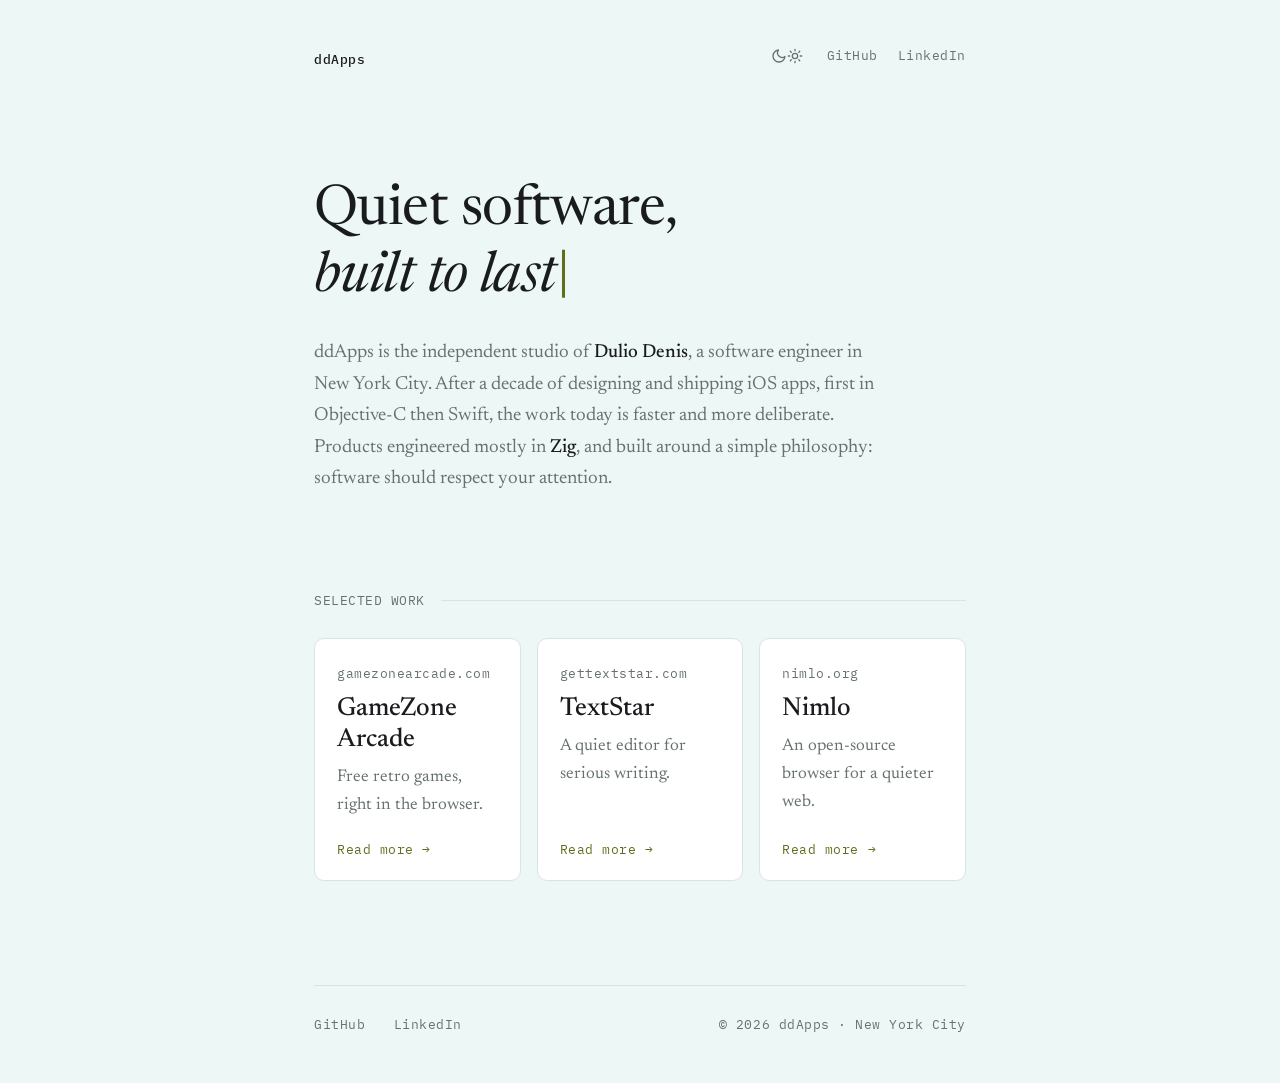
==== index.html @ 4bb43071 "Initial commit" ====
<!DOCTYPE html>
<html lang="en">
<head>
<meta charset="utf-8">
<title>ddApps — Dulio Denis</title>
<meta name="viewport" content="width=device-width, initial-scale=1.0">
<meta name="description" content="ddApps is the independent software studio of Dulio Denis — small, fast, deliberate software built in New York City.">

<link rel="icon" type="image/png" href="img/ddApps.png">
<link rel="apple-touch-icon" href="img/ddApps.png">

<!-- Open Graph -->
<meta property="og:type" content="website">
<meta property="og:site_name" content="ddApps">
<meta property="og:title" content="ddApps — Dulio Denis">
<meta property="og:description" content="Quiet software, built to last. The independent studio of Dulio Denis — GameZone Arcade, TextStar, and Nimlo, engineered in New York City.">
<meta property="og:url" content="https://ddapps.co/">
<meta property="og:image" content="https://ddapps.co/img/ddApps.png">

<!-- Twitter / X -->
<meta name="twitter:card" content="summary">
<meta name="twitter:title" content="ddApps — Dulio Denis">
<meta name="twitter:description" content="Quiet software, built to last. GameZone Arcade, TextStar, and Nimlo — engineered in New York City.">
<meta name="twitter:image" content="https://ddapps.co/img/ddApps.png">
<link rel="preconnect" href="https://fonts.googleapis.com">
<link rel="preconnect" href="https://fonts.gstatic.com" crossorigin>
<link href="https://fonts.googleapis.com/css2?family=Newsreader:ital,opsz,wght@0,6..72,300;0,6..72,400;0,6..72,500;1,6..72,400&family=IBM+Plex+Mono:wght@400;500&display=swap" rel="stylesheet">

<style>
	:root {
		--bg: #EDF7F6;          /* Azure Mist */
		--ink: #1A1B1E;
		--muted: #667170;
		--hairline: #D7E4E2;
		--tile: #FFFFFF;
		--accent: #5F6E1E;      /* olive — accent deepened for light-mode contrast */
		--accent-soft: rgba(95, 110, 30, 0.12);
		--shadow: 0 1px 2px rgba(26, 27, 30, 0.04), 0 8px 28px rgba(26, 27, 30, 0.06);
	}

	/* Dark tokens apply when the system prefers dark (and the user hasn't
	   forced light), or when the user has forced dark via the toggle. */
	@media (prefers-color-scheme: dark) {
		:root:not([data-theme="light"]) {
			--bg: #141519;
			--ink: #E9E7E1;
			--muted: #9B9DA4;
			--hairline: #292A2F;
			--tile: #1B1C21;
			--accent: #C1D473;   /* yellow-green accent, full strength on dark */
			--accent-soft: rgba(193, 212, 115, 0.14);
			--shadow: 0 1px 2px rgba(0, 0, 0, 0.3), 0 8px 28px rgba(0, 0, 0, 0.35);
		}
	}

	:root[data-theme="dark"] {
		--bg: #141519;
		--ink: #E9E7E1;
		--muted: #9B9DA4;
		--hairline: #292A2F;
		--tile: #1B1C21;
		--accent: #C1D473;
		--accent-soft: rgba(193, 212, 115, 0.14);
		--shadow: 0 1px 2px rgba(0, 0, 0, 0.3), 0 8px 28px rgba(0, 0, 0, 0.35);
	}

	* { box-sizing: border-box; }

	html { background: var(--bg); }

	body {
		margin: 0;
		color: var(--ink);
		background: var(--bg);
		font-family: "Newsreader", Georgia, serif;
		font-size: 19px;
		line-height: 1.65;
		-webkit-font-smoothing: antialiased;
	}

	.mono {
		font-family: "IBM Plex Mono", ui-monospace, monospace;
		font-size: 13px;
		letter-spacing: 0.04em;
	}

	a { color: inherit; }

	::selection { background: var(--accent-soft); }

	.wrap {
		max-width: 700px;
		margin: 0 auto;
		padding: 0 24px;
	}

	/* ---------- header ---------- */

	header {
		display: flex;
		justify-content: space-between;
		align-items: baseline;
		padding-top: 44px;
	}

	.wordmark {
		font-weight: 500;
		text-decoration: none;
		color: var(--ink);
	}

	nav a {
		color: var(--muted);
		text-decoration: none;
		margin-left: 20px;
		transition: color 120ms ease;
	}

	nav a:hover, nav a:focus-visible { color: var(--accent); }

	nav {
		display: flex;
		align-items: center;
	}

	.theme-toggle {
		background: none;
		border: none;
		padding: 4px;
		margin-left: 20px;
		cursor: pointer;
		color: var(--muted);
		display: inline-flex;
		align-items: center;
		transition: color 120ms ease;
	}

	.theme-toggle:hover, .theme-toggle:focus-visible { color: var(--accent); }

	.theme-toggle:focus-visible { outline: 2px solid var(--accent); outline-offset: 2px; border-radius: 4px; }

	.theme-toggle svg { width: 16px; height: 16px; display: block; }

	/* Show the icon for the theme you'd switch TO:
	   moon in light mode, sun in dark mode. */
	.icon-sun { display: none; }
	.icon-moon { display: block; }

	@media (prefers-color-scheme: dark) {
		:root:not([data-theme="light"]) .icon-moon { display: none; }
		:root:not([data-theme="light"]) .icon-sun { display: block; }
	}

	:root[data-theme="dark"] .icon-moon { display: none; }
	:root[data-theme="dark"] .icon-sun { display: block; }

	:root[data-theme="light"] .icon-moon { display: block; }
	:root[data-theme="light"] .icon-sun { display: none; }

	/* ---------- hero ---------- */

	.hero { padding: 110px 0 72px; }

	.hero h1 {
		font-size: clamp(38px, 7vw, 56px);
		font-weight: 400;
		line-height: 1.12;
		margin: 0 0 28px;
		letter-spacing: -0.01em;
	}

	.hero h1 em {
		font-style: italic;
		font-weight: 400;
	}

	.caret {
		display: inline-block;
		width: 3px;
		height: 0.85em;
		margin-left: 6px;
		background: var(--accent);
		vertical-align: baseline;
		transform: translateY(0.12em);
		animation: blink 1.1s steps(1) infinite;
	}

	@keyframes blink { 50% { opacity: 0; } }

	@media (prefers-reduced-motion: reduce) {
		.caret { animation: none; }
	}

	.hero p {
		max-width: 58ch;
		margin: 0;
		color: var(--muted);
	}

	.hero p b {
		color: var(--ink);
		font-weight: 500;
	}

	/* ---------- section labels ---------- */

	.label {
		color: var(--muted);
		text-transform: uppercase;
		margin: 0 0 26px;
		display: flex;
		align-items: center;
		gap: 16px;
	}

	.label::after {
		content: "";
		flex: 1;
		height: 1px;
		background: var(--hairline);
	}

	/* ---------- project tiles ---------- */

	.projects { padding: 24px 0 40px; }

	.grid {
		display: grid;
		grid-template-columns: repeat(3, 1fr);
		gap: 16px;
	}

	@media (max-width: 640px) {
		.grid { grid-template-columns: 1fr; }
	}

	.tile {
		font: inherit;
		text-align: left;
		color: inherit;
		background: var(--tile);
		border: 1px solid var(--hairline);
		border-radius: 10px;
		padding: 24px 22px 20px;
		cursor: pointer;
		display: flex;
		flex-direction: column;
		gap: 8px;
		min-height: 180px;
		transition: border-color 140ms ease, box-shadow 140ms ease, transform 140ms ease;
	}

	.tile:hover, .tile:focus-visible {
		border-color: var(--accent);
		box-shadow: var(--shadow);
		transform: translateY(-2px);
	}

	.tile:focus-visible { outline: 2px solid var(--accent); outline-offset: 2px; }

	/* ---------- tile reveal ---------- */

	.tile.reveal {
		opacity: 0;
		transform: translateY(14px);
	}

	.tile.reveal.in {
		opacity: 1;
		transform: translateY(0);
		transition:
			opacity 600ms ease var(--delay, 0ms),
			transform 600ms cubic-bezier(0.22, 1, 0.36, 1) var(--delay, 0ms),
			border-color 140ms ease,
			box-shadow 140ms ease;
	}

	@media (prefers-reduced-motion: reduce) {
		.tile, .tile:hover { transform: none; transition: none; }
		.tile.reveal { opacity: 1; transform: none; }
	}

	.tile .domain { color: var(--muted); }

	.tile h2 {
		font-size: 26px;
		font-weight: 500;
		margin: 2px 0 0;
		line-height: 1.2;
	}

	.tile .tag {
		color: var(--muted);
		font-size: 17px;
		margin: 0;
		flex: 1;
	}

	.tile .open {
		color: var(--accent);
		margin-top: 10px;
	}

	/* ---------- dialog ---------- */

	dialog {
		border: 1px solid var(--hairline);
		border-radius: 14px;
		background: var(--tile);
		color: var(--ink);
		padding: 36px;
		max-width: 480px;
		width: calc(100vw - 48px);
		box-shadow: var(--shadow);
	}

	dialog::backdrop {
		background: rgba(10, 10, 12, 0.45);
		backdrop-filter: blur(3px);
	}

	dialog .domain { color: var(--muted); }

	dialog h2 {
		font-size: 30px;
		font-weight: 500;
		margin: 6px 0 14px;
		line-height: 1.15;
	}

	dialog p {
		margin: 0 0 26px;
		color: var(--muted);
		font-size: 18px;
	}

	.dialog-actions {
		display: flex;
		align-items: center;
		justify-content: space-between;
		gap: 16px;
	}

	.visit {
		display: inline-block;
		text-decoration: none;
		color: var(--bg);
		background: var(--ink);
		padding: 10px 18px;
		border-radius: 8px;
		transition: background 120ms ease;
	}

	.visit:hover, .visit:focus-visible { background: var(--accent); color: #fff; }

	.close {
		font: inherit;
		background: none;
		border: none;
		color: var(--muted);
		cursor: pointer;
		padding: 10px 6px;
	}

	.close:hover, .close:focus-visible { color: var(--ink); }

	/* ---------- footer ---------- */

	footer {
		border-top: 1px solid var(--hairline);
		margin-top: 64px;
		padding: 28px 0 48px;
		display: flex;
		justify-content: space-between;
		flex-wrap: wrap;
		gap: 12px;
		color: var(--muted);
	}

	footer a {
		color: var(--muted);
		text-decoration: none;
		margin-right: 20px;
		transition: color 120ms ease;
	}

	footer a:hover, footer a:focus-visible { color: var(--accent); }
</style>

<script>
	// Apply any saved theme immediately, before first paint, to avoid a flash.
	(function () {
		try {
			var saved = localStorage.getItem("theme");
			if (saved === "light" || saved === "dark") {
				document.documentElement.dataset.theme = saved;
			}
		} catch (e) { /* storage unavailable — fall back to system preference */ }
	})();
</script>
</head>
<body>

<div class="wrap">

	<header>
		<a class="wordmark mono" href="/">ddApps</a>
		<nav class="mono">
			<button class="theme-toggle" id="theme-toggle" aria-label="Switch between light and dark mode" title="Switch theme">
				<svg class="icon-moon" viewBox="0 0 24 24" fill="none" stroke="currentColor" stroke-width="2" stroke-linecap="round" stroke-linejoin="round" aria-hidden="true">
					<path d="M21 12.79A9 9 0 1 1 11.21 3 7 7 0 0 0 21 12.79z"></path>
				</svg>
				<svg class="icon-sun" viewBox="0 0 24 24" fill="none" stroke="currentColor" stroke-width="2" stroke-linecap="round" stroke-linejoin="round" aria-hidden="true">
					<circle cx="12" cy="12" r="4"></circle>
					<path d="M12 2v2M12 20v2M4.93 4.93l1.41 1.41M17.66 17.66l1.41 1.41M2 12h2M20 12h2M4.93 19.07l1.41-1.41M17.66 6.34l1.41-1.41"></path>
				</svg>
			</button>
			<a href="https://github.com/duliodenis">GitHub</a>
			<a href="https://www.linkedin.com/in/duliodenis">LinkedIn</a>
		</nav>
	</header>

	<section class="hero">
		<h1>Quiet software,<br><em>built to last</em><span class="caret" aria-hidden="true"></span></h1>
		<p>
			ddApps is the independent studio of <b>Dulio Denis</b>, a software engineer
			in New York City. After a decade of designing and shipping iOS apps, first
			in Objective-C then Swift, the work today is faster and more deliberate.
			Products engineered mostly in <b>Zig</b>, and built around a simple
			philosophy: software should respect your attention.
		</p>
	</section>

	<section class="projects">
		<p class="label mono">Selected work</p>
		<div class="grid">

			<button class="tile" data-dialog="dlg-gamezone">
				<span class="domain mono">gamezonearcade.com</span>
				<h2>GameZone Arcade</h2>
				<p class="tag">Free retro games, right in the browser.</p>
				<span class="open mono">Read more →</span>
			</button>

			<button class="tile" data-dialog="dlg-textstar">
				<span class="domain mono">gettextstar.com</span>
				<h2>TextStar</h2>
				<p class="tag">A quiet editor for serious writing.</p>
				<span class="open mono">Read more →</span>
			</button>

			<button class="tile" data-dialog="dlg-nimlo">
				<span class="domain mono">nimlo.org</span>
				<h2>Nimlo</h2>
				<p class="tag">An open-source browser for a quieter web.</p>
				<span class="open mono">Read more →</span>
			</button>

		</div>
	</section>

	<footer class="mono">
		<span>
			<a href="https://github.com/duliodenis">GitHub</a>
			<a href="https://www.linkedin.com/in/duliodenis">LinkedIn</a>
		</span>
		<span>© 2026 ddApps · New York City</span>
	</footer>

</div>

<!-- ---------- dialogs ---------- -->

<dialog id="dlg-gamezone" aria-labelledby="dlg-gamezone-title">
	<span class="domain mono">gamezonearcade.com</span>
	<h2 id="dlg-gamezone-title">GameZone Arcade</h2>
	<p>
		A growing arcade of free retro games that run right in the browser.
		No installs, no accounts, no ads chasing you around. Open a tab and
		press start. Built for the pure joy of play, the way the web used to feel.
	</p>
	<div class="dialog-actions">
		<a class="visit mono" href="https://gamezonearcade.com/" target="_blank" rel="noopener">Visit site ↗</a>
		<button class="close mono" data-close>Close</button>
	</div>
</dialog>

<dialog id="dlg-textstar" aria-labelledby="dlg-textstar-title">
	<span class="domain mono">gettextstar.com</span>
	<h2 id="dlg-textstar-title">TextStar</h2>
	<p>
		A quiet editor for serious writing. TextStar clears away everything
		between you and the page. No clutter, no noise, no distractions.
		Just a calm, focused space designed for people who write for real.
	</p>
	<div class="dialog-actions">
		<a class="visit mono" href="https://gettextstar.com/" target="_blank" rel="noopener">Visit site ↗</a>
		<button class="close mono" data-close>Close</button>
	</div>
</dialog>

<dialog id="dlg-nimlo" aria-labelledby="dlg-nimlo-title">
	<span class="domain mono">nimlo.org</span>
	<h2 id="dlg-nimlo-title">Nimlo</h2>
	<p>
		Browse lightly. Nimlo is an open-source browser engineered in Zig for
		performance, privacy, local control, and AI-free browsing. No telemetry,
		no forced accounts, no corporate clutter. The web the way it used to be.
		Experimental builds are available now for Apple Silicon Macs.
	</p>
	<div class="dialog-actions">
		<a class="visit mono" href="https://nimlo.org/" target="_blank" rel="noopener">Visit site ↗</a>
		<button class="close mono" data-close>Close</button>
	</div>
</dialog>

<script>
	// Light/dark toggle: starts on the system preference, then remembers the choice
	(function () {
		var root = document.documentElement;
		var toggle = document.getElementById("theme-toggle");

		function effectiveTheme() {
			if (root.dataset.theme) return root.dataset.theme;
			return window.matchMedia("(prefers-color-scheme: dark)").matches ? "dark" : "light";
		}

		toggle.addEventListener("click", function () {
			var next = effectiveTheme() === "dark" ? "light" : "dark";
			root.dataset.theme = next;
			try { localStorage.setItem("theme", next); } catch (e) { /* session-only */ }
		});
	})();

	// Staggered reveal of the project tiles when they enter the viewport
	(function () {
		var tiles = document.querySelectorAll(".tile");
		var reduced = window.matchMedia("(prefers-reduced-motion: reduce)").matches;

		if (!reduced && "IntersectionObserver" in window) {
			tiles.forEach(function (tile, i) {
				tile.classList.add("reveal");
				tile.style.setProperty("--delay", (i * 110) + "ms");
			});

			var observer = new IntersectionObserver(function (entries) {
				entries.forEach(function (entry) {
					if (entry.isIntersecting) {
						entry.target.classList.add("in");
						observer.unobserve(entry.target);
					}
				});
			}, { threshold: 0.15 });

			tiles.forEach(function (tile) { observer.observe(tile); });
		}
	})();

	// Open the matching dialog when a tile is clicked
	document.querySelectorAll(".tile").forEach(function (tile) {
		tile.addEventListener("click", function () {
			document.getElementById(tile.dataset.dialog).showModal();
		});
	});

	// Close buttons
	document.querySelectorAll("[data-close]").forEach(function (btn) {
		btn.addEventListener("click", function () {
			btn.closest("dialog").close();
		});
	});

	// Click on the backdrop closes the dialog
	document.querySelectorAll("dialog").forEach(function (dlg) {
		dlg.addEventListener("click", function (e) {
			if (e.target === dlg) dlg.close();
		});
	});
</script>

</body>
</html>
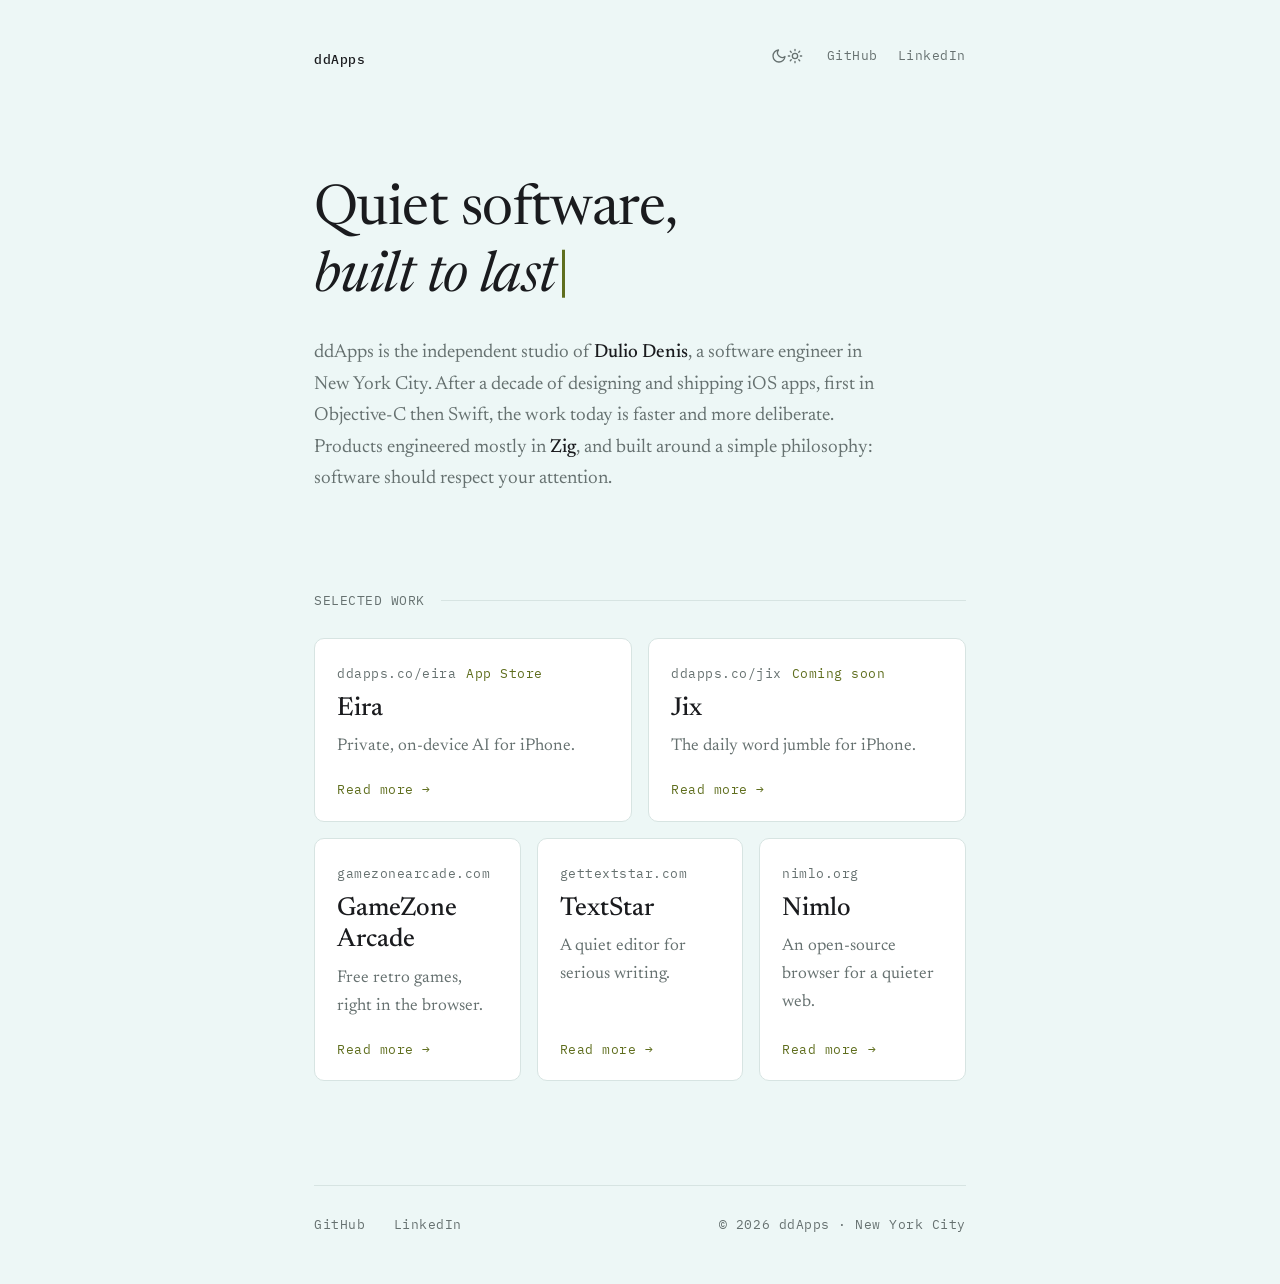
==== commit e99ab068: "Added Eira and Jix" ====
--- a/index.html
+++ b/index.html
@@ -13,14 +13,14 @@
 <meta property="og:type" content="website">
 <meta property="og:site_name" content="ddApps">
 <meta property="og:title" content="ddApps — Dulio Denis">
-<meta property="og:description" content="Quiet software, built to last. The independent studio of Dulio Denis — GameZone Arcade, TextStar, and Nimlo, engineered in New York City.">
+<meta property="og:description" content="Quiet software, built to last. The independent studio of Dulio Denis — GameZone Arcade, TextStar, Nimlo, Eira, and Jix, engineered in New York City.">
 <meta property="og:url" content="https://ddapps.co/">
 <meta property="og:image" content="https://ddapps.co/img/ddApps.png">
 
 <!-- Twitter / X -->
 <meta name="twitter:card" content="summary">
 <meta name="twitter:title" content="ddApps — Dulio Denis">
-<meta name="twitter:description" content="Quiet software, built to last. GameZone Arcade, TextStar, and Nimlo — engineered in New York City.">
+<meta name="twitter:description" content="Quiet software, built to last. GameZone Arcade, TextStar, Nimlo, Eira, and Jix — engineered in New York City.">
 <meta name="twitter:image" content="https://ddapps.co/img/ddApps.png">
 <link rel="preconnect" href="https://fonts.googleapis.com">
 <link rel="preconnect" href="https://fonts.gstatic.com" crossorigin>
@@ -226,12 +226,18 @@
 
 	.grid {
 		display: grid;
-		grid-template-columns: repeat(3, 1fr);
+		grid-template-columns: repeat(6, 1fr);
 		gap: 16px;
 	}
+
+	.tile { grid-column: span 2; }
+
+	.tile:nth-child(-n + 2) { grid-column: span 3; }
 
 	@media (max-width: 640px) {
 		.grid { grid-template-columns: 1fr; }
+		.tile,
+		.tile:nth-child(-n + 2) { grid-column: auto; }
 	}
 
 	.tile {
@@ -282,6 +288,18 @@
 
 	.tile .domain { color: var(--muted); }
 
+	.tile-meta {
+		display: flex;
+		align-items: center;
+		justify-content: space-between;
+		gap: 10px;
+	}
+
+	.status {
+		color: var(--accent);
+		white-space: nowrap;
+	}
+
 	.tile h2 {
 		font-size: 26px;
 		font-weight: 500;
@@ -340,6 +358,26 @@
 		justify-content: space-between;
 		gap: 16px;
 	}
+
+	.dialog-top {
+		display: flex;
+		align-items: center;
+		justify-content: space-between;
+		gap: 16px;
+	}
+
+	.store-link {
+		flex: none;
+		color: var(--bg);
+		background: var(--ink);
+		padding: 6px 10px;
+		border-radius: 6px;
+		text-decoration: none;
+		transition: background 120ms ease;
+	}
+
+	.store-link:hover,
+	.store-link:focus-visible { background: var(--accent); color: #fff; }
 
 	.visit {
 		display: inline-block;
@@ -435,6 +473,26 @@
 		<p class="label mono">Selected work</p>
 		<div class="grid">
 
+			<button class="tile" data-dialog="dlg-eira">
+				<span class="tile-meta">
+					<span class="domain mono">ddapps.co/eira</span>
+					<span class="status mono">App Store</span>
+				</span>
+				<h2>Eira</h2>
+				<p class="tag">Private, on-device AI for iPhone.</p>
+				<span class="open mono">Read more →</span>
+			</button>
+
+			<button class="tile" data-dialog="dlg-jix">
+				<span class="tile-meta">
+					<span class="domain mono">ddapps.co/jix</span>
+					<span class="status mono">Coming soon</span>
+				</span>
+				<h2>Jix</h2>
+				<p class="tag">The daily word jumble for iPhone.</p>
+				<span class="open mono">Read more →</span>
+			</button>
+
 			<button class="tile" data-dialog="dlg-gamezone">
 				<span class="domain mono">gamezonearcade.com</span>
 				<h2>GameZone Arcade</h2>
@@ -514,6 +572,36 @@
 	</div>
 </dialog>
 
+<dialog id="dlg-eira" aria-labelledby="dlg-eira-title">
+	<div class="dialog-top">
+		<span class="domain mono">Available on the App Store</span>
+		<a class="store-link mono" href="https://apps.apple.com/us/app/eira-private-ai-chat/id6789440571" target="_blank" rel="noopener">App Store ↗</a>
+	</div>
+	<h2 id="dlg-eira-title">Eira</h2>
+	<p>
+		A private AI assistant for iPhone, powered on device by a local LLM.
+		No account, API key, network, or third-party AI server required. Your conversations
+		stay on your device.
+	</p>
+	<div class="dialog-actions">
+		<a class="visit mono" href="https://ddapps.co/eira/">Visit site →</a>
+		<button class="close mono" data-close>Close</button>
+	</div>
+</dialog>
+
+<dialog id="dlg-jix" aria-labelledby="dlg-jix-title">
+	<span class="domain mono">Coming soon to the App Store</span>
+	<h2 id="dlg-jix-title">Jix</h2>
+	<p>
+		Unscramble, think, and win every day. Jix is an iPhone word jumble with
+		four quick rounds, instant tile feedback, streaks, and one final word to crack.
+	</p>
+	<div class="dialog-actions">
+		<a class="visit mono" href="https://ddapps.co/jix/">Visit site →</a>
+		<button class="close mono" data-close>Close</button>
+	</div>
+</dialog>
+
 <script>
 	// Light/dark toggle: starts on the system preference, then remembers the choice
 	(function () {
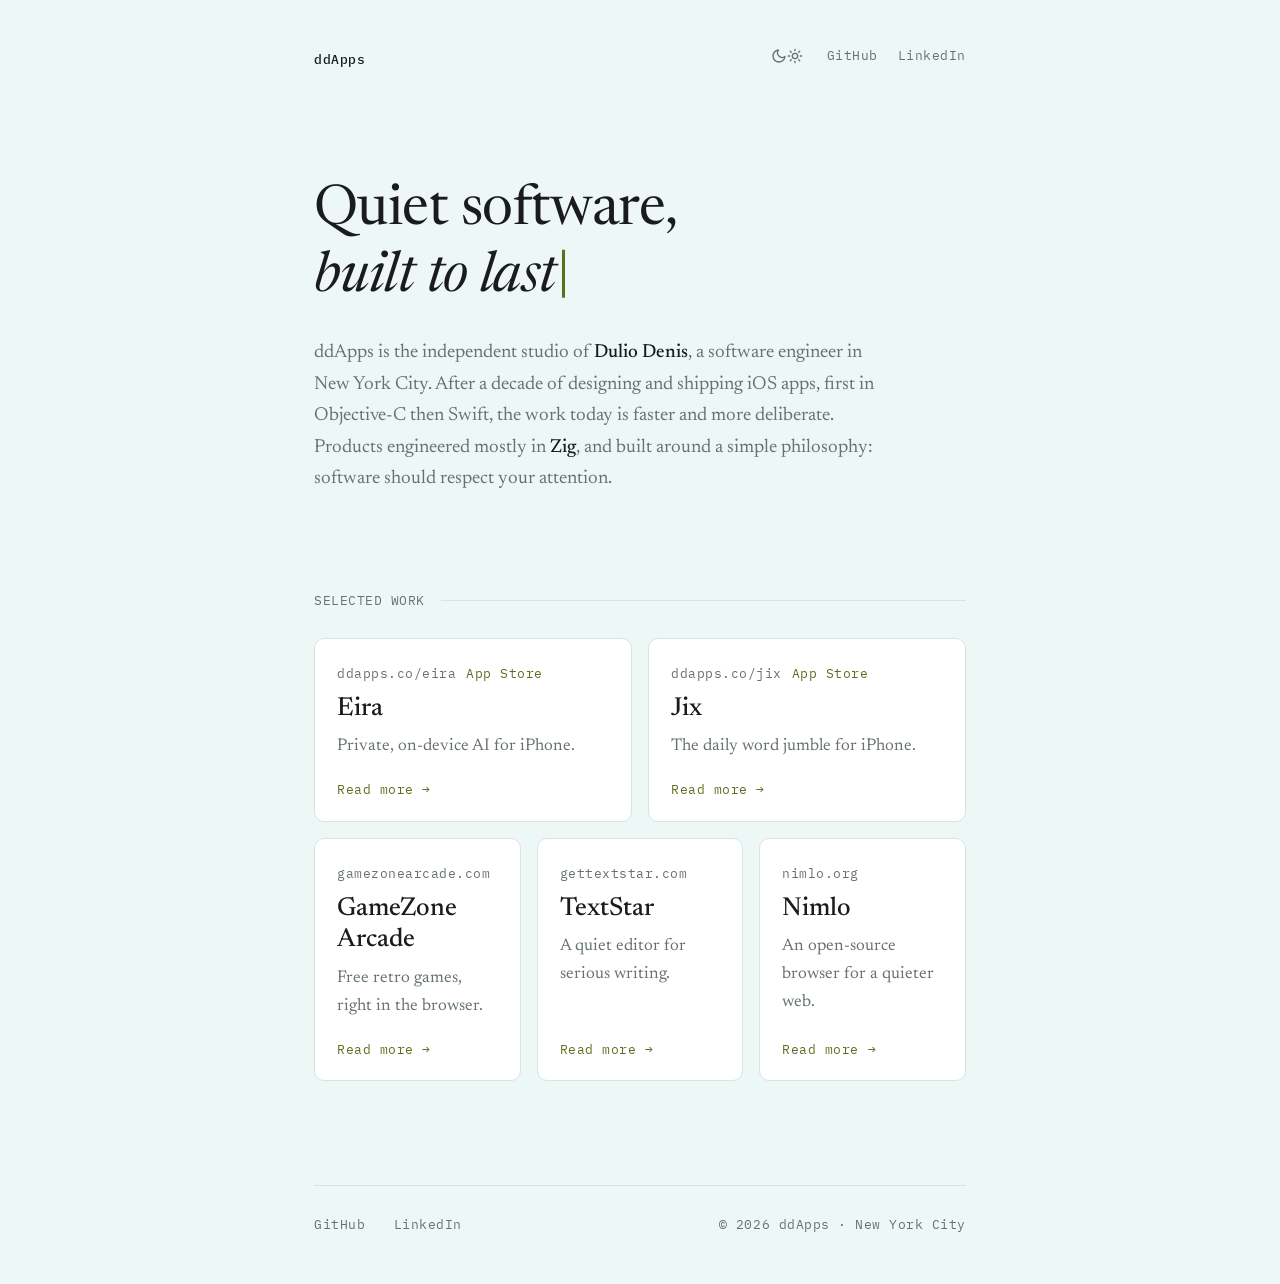
==== commit 2d3800a5: "Updated Jix App Store status with link" ====
--- a/index.html
+++ b/index.html
@@ -486,7 +486,7 @@
 			<button class="tile" data-dialog="dlg-jix">
 				<span class="tile-meta">
 					<span class="domain mono">ddapps.co/jix</span>
-					<span class="status mono">Coming soon</span>
+					<span class="status mono">App Store</span>
 				</span>
 				<h2>Jix</h2>
 				<p class="tag">The daily word jumble for iPhone.</p>
@@ -590,7 +590,10 @@
 </dialog>
 
 <dialog id="dlg-jix" aria-labelledby="dlg-jix-title">
-	<span class="domain mono">Coming soon to the App Store</span>
+	<div class="dialog-top">
+		<span class="domain mono">Available on the App Store</span>
+		<a class="store-link mono" href="https://apps.apple.com/us/app/jix/id6794719698" target="_blank" rel="noopener">App Store ↗</a>
+	</div>
 	<h2 id="dlg-jix-title">Jix</h2>
 	<p>
 		Unscramble, think, and win every day. Jix is an iPhone word jumble with
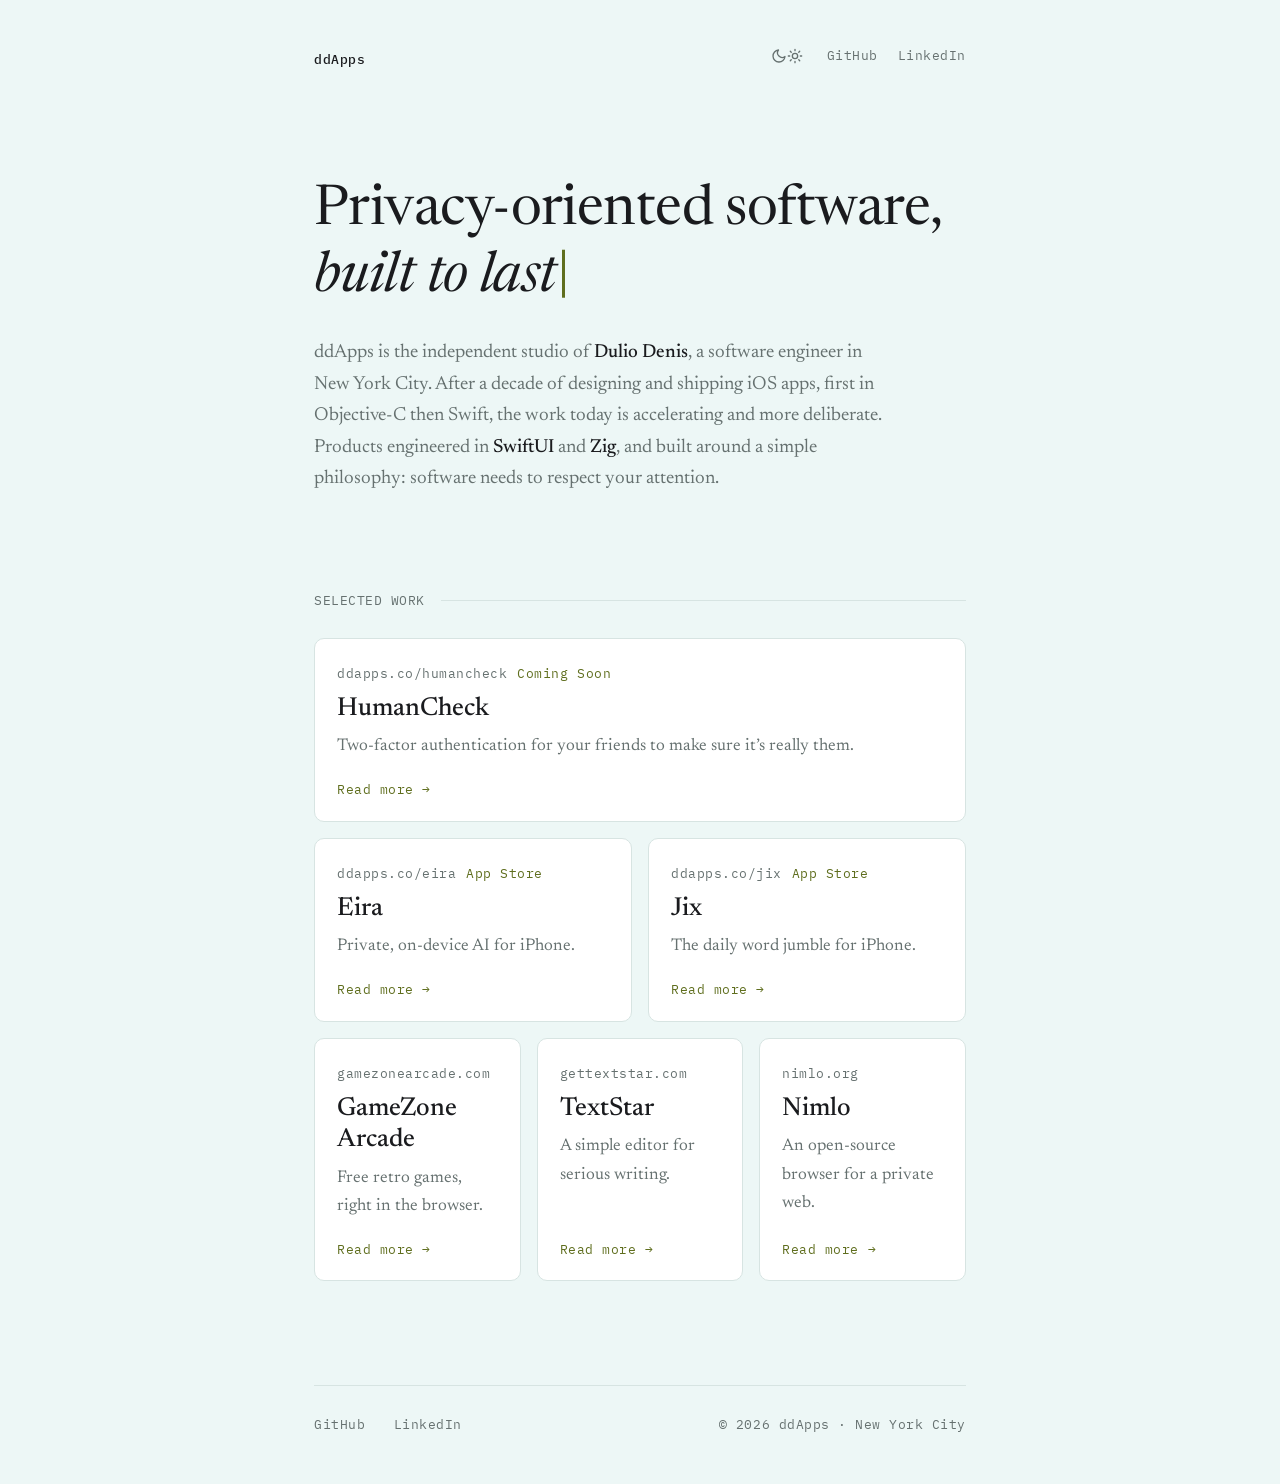
==== commit b7fdaf55: "Added HumanCheck to the selected work grid" ====
--- a/index.html
+++ b/index.html
@@ -13,14 +13,14 @@
 <meta property="og:type" content="website">
 <meta property="og:site_name" content="ddApps">
 <meta property="og:title" content="ddApps — Dulio Denis">
-<meta property="og:description" content="Quiet software, built to last. The independent studio of Dulio Denis — GameZone Arcade, TextStar, Nimlo, Eira, and Jix, engineered in New York City.">
+<meta property="og:description" content="Privacy-oriented software, built to last. The independent studio of Dulio Denis — HumanCheck, Eira, Jix, GameZone Arcade, TextStar, and Nimlo, engineered in New York City.">
 <meta property="og:url" content="https://ddapps.co/">
 <meta property="og:image" content="https://ddapps.co/img/ddApps.png">
 
 <!-- Twitter / X -->
 <meta name="twitter:card" content="summary">
 <meta name="twitter:title" content="ddApps — Dulio Denis">
-<meta name="twitter:description" content="Quiet software, built to last. GameZone Arcade, TextStar, Nimlo, Eira, and Jix — engineered in New York City.">
+<meta name="twitter:description" content="Privacy-oriented software, built to last. HumanCheck, Eira, Jix, GameZone Arcade, TextStar, and Nimlo — engineered in New York City.">
 <meta name="twitter:image" content="https://ddapps.co/img/ddApps.png">
 <link rel="preconnect" href="https://fonts.googleapis.com">
 <link rel="preconnect" href="https://fonts.gstatic.com" crossorigin>
@@ -232,12 +232,15 @@
 
 	.tile { grid-column: span 2; }
 
-	.tile:nth-child(-n + 2) { grid-column: span 3; }
+	.tile-featured { grid-column: 1 / -1; }
+
+	.tile-primary { grid-column: span 3; }
 
 	@media (max-width: 640px) {
 		.grid { grid-template-columns: 1fr; }
 		.tile,
-		.tile:nth-child(-n + 2) { grid-column: auto; }
+		.tile-featured,
+		.tile-primary { grid-column: auto; }
 	}
 
 	.tile {
@@ -459,13 +462,13 @@
 	</header>
 
 	<section class="hero">
-		<h1>Quiet software,<br><em>built to last</em><span class="caret" aria-hidden="true"></span></h1>
+		<h1>Privacy-oriented software,<br><em>built to last</em><span class="caret" aria-hidden="true"></span></h1>
 		<p>
 			ddApps is the independent studio of <b>Dulio Denis</b>, a software engineer
 			in New York City. After a decade of designing and shipping iOS apps, first
-			in Objective-C then Swift, the work today is faster and more deliberate.
-			Products engineered mostly in <b>Zig</b>, and built around a simple
-			philosophy: software should respect your attention.
+			in Objective-C then Swift, the work today is accelerating and more deliberate.
+			Products engineered in <b>SwiftUI</b> and <b>Zig</b>, and built around a simple
+			philosophy: software needs to respect your attention.
 		</p>
 	</section>
 
@@ -473,7 +476,17 @@
 		<p class="label mono">Selected work</p>
 		<div class="grid">
 
-			<button class="tile" data-dialog="dlg-eira">
+			<button class="tile tile-featured" data-dialog="dlg-humancheck">
+				<span class="tile-meta">
+					<span class="domain mono">ddapps.co/humancheck</span>
+					<span class="status mono">Coming Soon</span>
+				</span>
+				<h2>HumanCheck</h2>
+				<p class="tag">Two-factor authentication for your friends to make sure it&rsquo;s really them.</p>
+				<span class="open mono">Read more →</span>
+			</button>
+
+			<button class="tile tile-primary" data-dialog="dlg-eira">
 				<span class="tile-meta">
 					<span class="domain mono">ddapps.co/eira</span>
 					<span class="status mono">App Store</span>
@@ -483,7 +496,7 @@
 				<span class="open mono">Read more →</span>
 			</button>
 
-			<button class="tile" data-dialog="dlg-jix">
+			<button class="tile tile-primary" data-dialog="dlg-jix">
 				<span class="tile-meta">
 					<span class="domain mono">ddapps.co/jix</span>
 					<span class="status mono">App Store</span>
@@ -503,14 +516,14 @@
 			<button class="tile" data-dialog="dlg-textstar">
 				<span class="domain mono">gettextstar.com</span>
 				<h2>TextStar</h2>
-				<p class="tag">A quiet editor for serious writing.</p>
+				<p class="tag">A simple editor for serious writing.</p>
 				<span class="open mono">Read more →</span>
 			</button>
 
 			<button class="tile" data-dialog="dlg-nimlo">
 				<span class="domain mono">nimlo.org</span>
 				<h2>Nimlo</h2>
-				<p class="tag">An open-source browser for a quieter web.</p>
+				<p class="tag">An open-source browser for a private web.</p>
 				<span class="open mono">Read more →</span>
 			</button>
 
@@ -528,6 +541,22 @@
 </div>
 
 <!-- ---------- dialogs ---------- -->
+
+<dialog id="dlg-humancheck" aria-labelledby="dlg-humancheck-title">
+	<div class="dialog-top">
+		<span class="domain mono">Coming Soon</span>
+	</div>
+	<h2 id="dlg-humancheck-title">HumanCheck</h2>
+	<p>
+		Verify that the friends and family you&rsquo;re communicating with are really
+		who they say they are. HumanCheck pairs two people through a shared,
+		time-limited HumanCode. One human checking another.
+	</p>
+	<div class="dialog-actions">
+		<a class="visit mono" href="https://ddapps.co/humancheck/">Visit site →</a>
+		<button class="close mono" data-close>Close</button>
+	</div>
+</dialog>
 
 <dialog id="dlg-gamezone" aria-labelledby="dlg-gamezone-title">
 	<span class="domain mono">gamezonearcade.com</span>
@@ -547,7 +576,7 @@
 	<span class="domain mono">gettextstar.com</span>
 	<h2 id="dlg-textstar-title">TextStar</h2>
 	<p>
-		A quiet editor for serious writing. TextStar clears away everything
+		A simple editor for serious writing. TextStar clears away everything
 		between you and the page. No clutter, no noise, no distractions.
 		Just a calm, focused space designed for people who write for real.
 	</p>
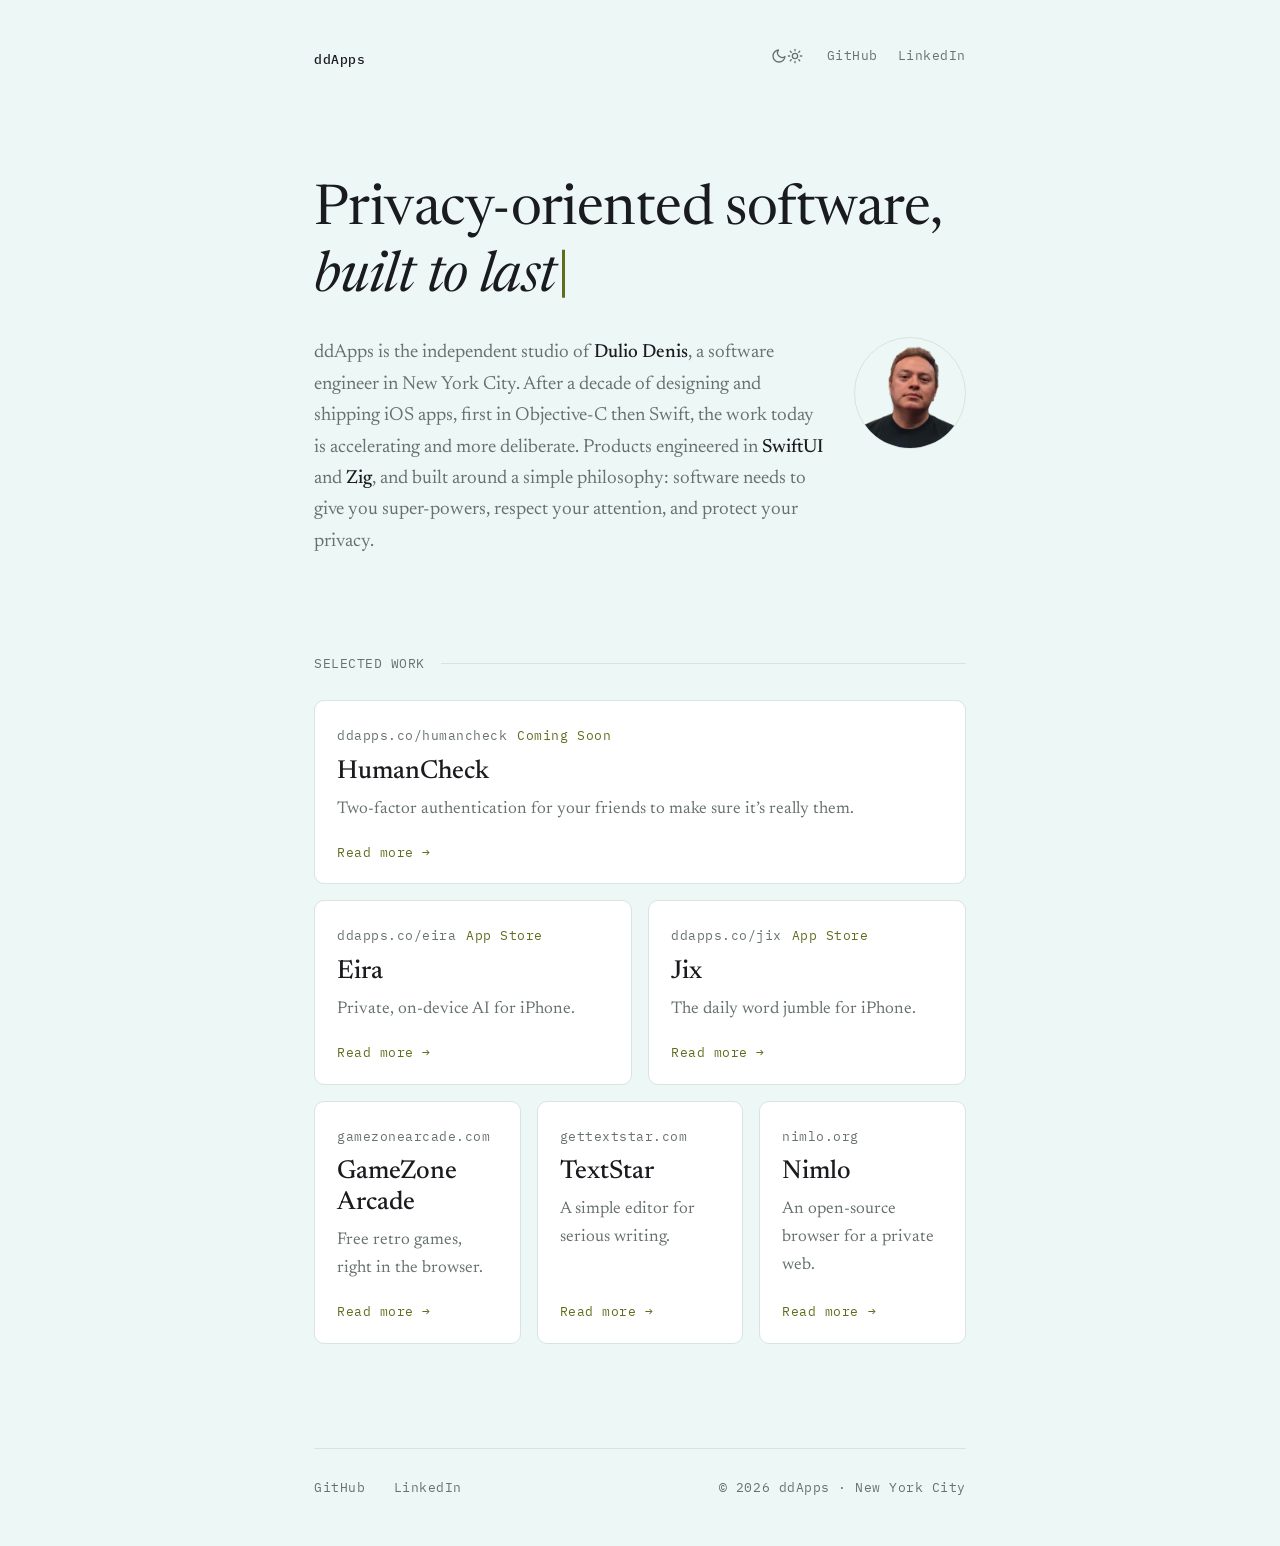
==== commit 1b5fae06: "Added profile image to hero section" ====
--- a/index.html
+++ b/index.html
@@ -197,9 +197,31 @@
 		color: var(--muted);
 	}
 
+	.hero-intro {
+		display: flex;
+		align-items: flex-start;
+		gap: 28px;
+	}
+
+	.hero-intro p { flex: 1; }
+
+	.hero-profile {
+		width: 112px;
+		height: 112px;
+		flex: 0 0 112px;
+		object-fit: cover;
+		border: 1px solid var(--hairline);
+		border-radius: 50%;
+	}
+
 	.hero p b {
 		color: var(--ink);
 		font-weight: 500;
+	}
+
+	@media (max-width: 520px) {
+		.hero-intro { flex-direction: column-reverse; gap: 22px; }
+		.hero-profile { width: 96px; height: 96px; flex-basis: 96px; }
 	}
 
 	/* ---------- section labels ---------- */
@@ -463,13 +485,16 @@
 
 	<section class="hero">
 		<h1>Privacy-oriented software,<br><em>built to last</em><span class="caret" aria-hidden="true"></span></h1>
-		<p>
-			ddApps is the independent studio of <b>Dulio Denis</b>, a software engineer
-			in New York City. After a decade of designing and shipping iOS apps, first
-			in Objective-C then Swift, the work today is accelerating and more deliberate.
-			Products engineered in <b>SwiftUI</b> and <b>Zig</b>, and built around a simple
-			philosophy: software needs to respect your attention.
-		</p>
+		<div class="hero-intro">
+			<p>
+				ddApps is the independent studio of <b>Dulio Denis</b>, a software engineer
+				in New York City. After a decade of designing and shipping iOS apps, first
+				in Objective-C then Swift, the work today is accelerating and more deliberate.
+				Products engineered in <b>SwiftUI</b> and <b>Zig</b>, and built around a simple
+				philosophy: software needs to give you super-powers, respect your attention, and protect your privacy.
+			</p>
+			<img class="hero-profile" src="img/dd-profile-no-background.png" alt="Dulio Denis" width="512" height="512">
+		</div>
 	</section>
 
 	<section class="projects">
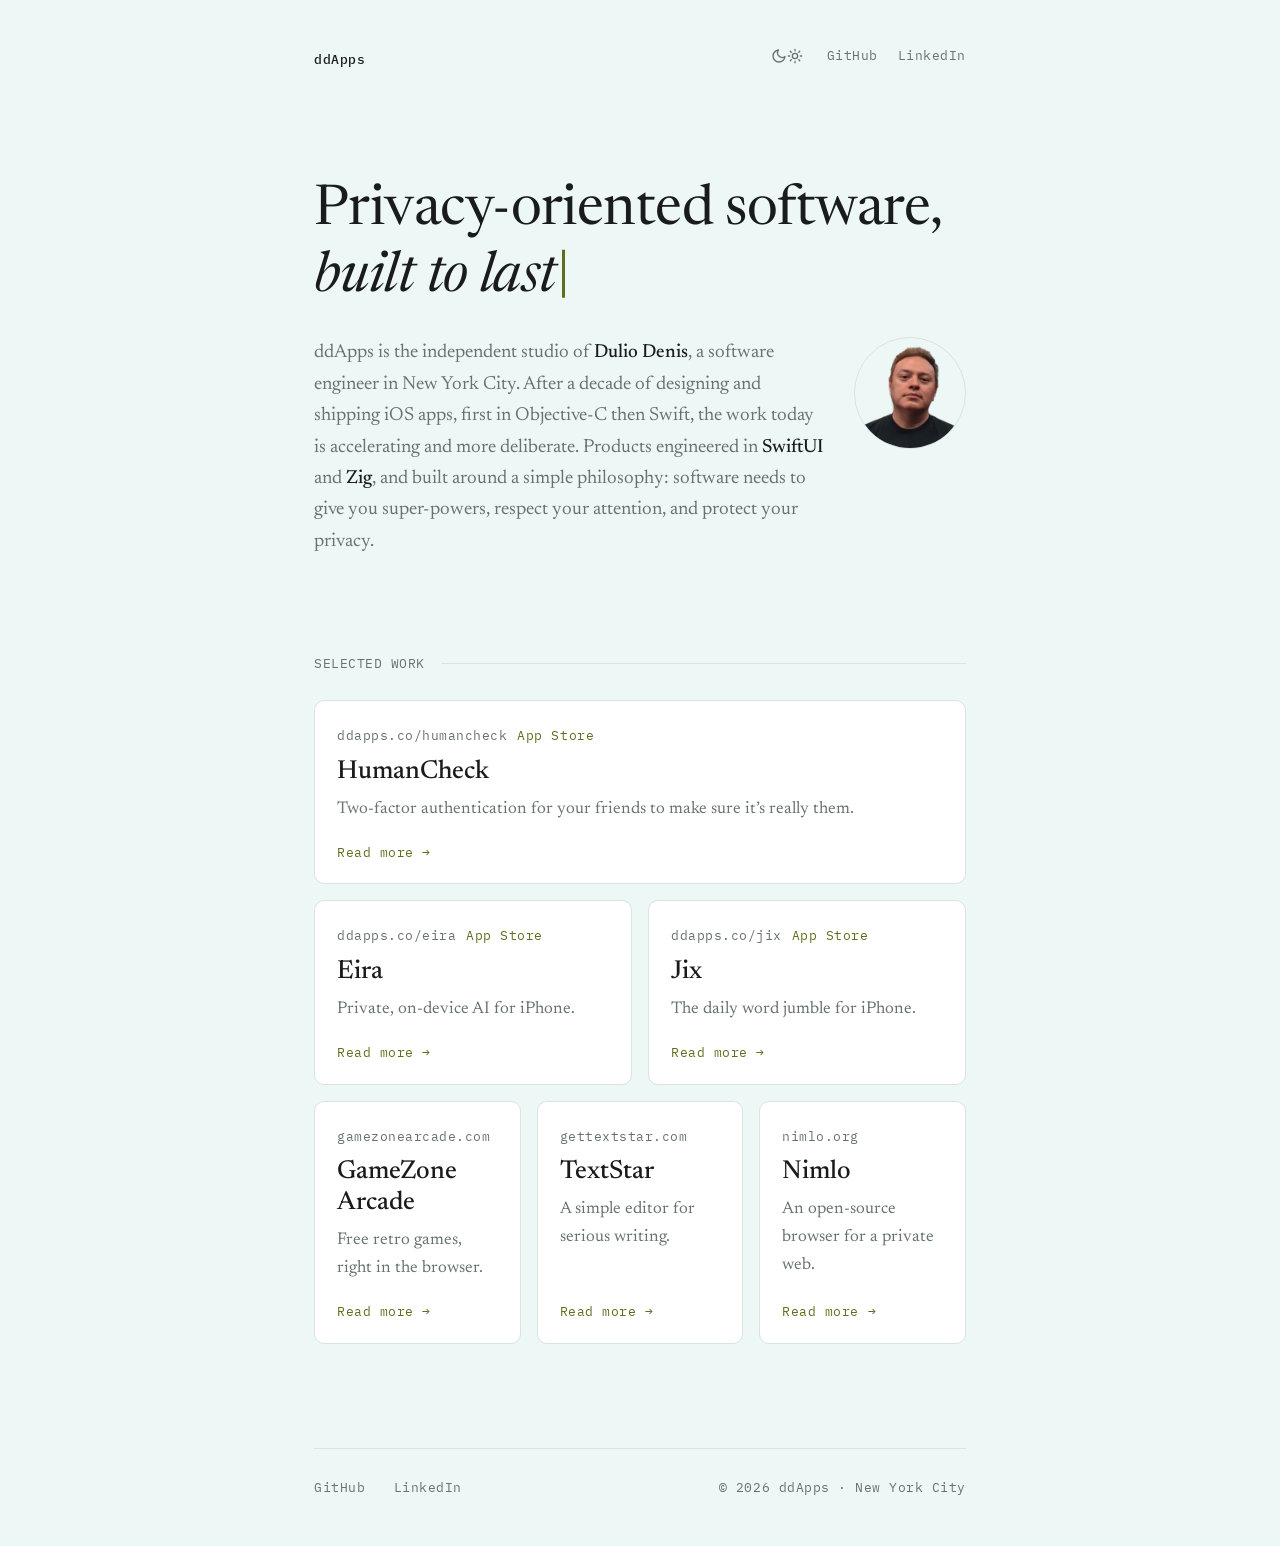
==== commit 0d179f10: "Updated humancheck to App Store available" ====
--- a/index.html
+++ b/index.html
@@ -504,7 +504,7 @@
 			<button class="tile tile-featured" data-dialog="dlg-humancheck">
 				<span class="tile-meta">
 					<span class="domain mono">ddapps.co/humancheck</span>
-					<span class="status mono">Coming Soon</span>
+					<span class="status mono">App Store</span>
 				</span>
 				<h2>HumanCheck</h2>
 				<p class="tag">Two-factor authentication for your friends to make sure it&rsquo;s really them.</p>
@@ -569,7 +569,8 @@
 
 <dialog id="dlg-humancheck" aria-labelledby="dlg-humancheck-title">
 	<div class="dialog-top">
-		<span class="domain mono">Coming Soon</span>
+		<span class="domain mono">Available on the App Store</span>
+		<a class="store-link mono" href="https://apps.apple.com/us/app/humancheck/id6806881684" target="_blank" rel="noopener">App Store ↗</a>
 	</div>
 	<h2 id="dlg-humancheck-title">HumanCheck</h2>
 	<p>
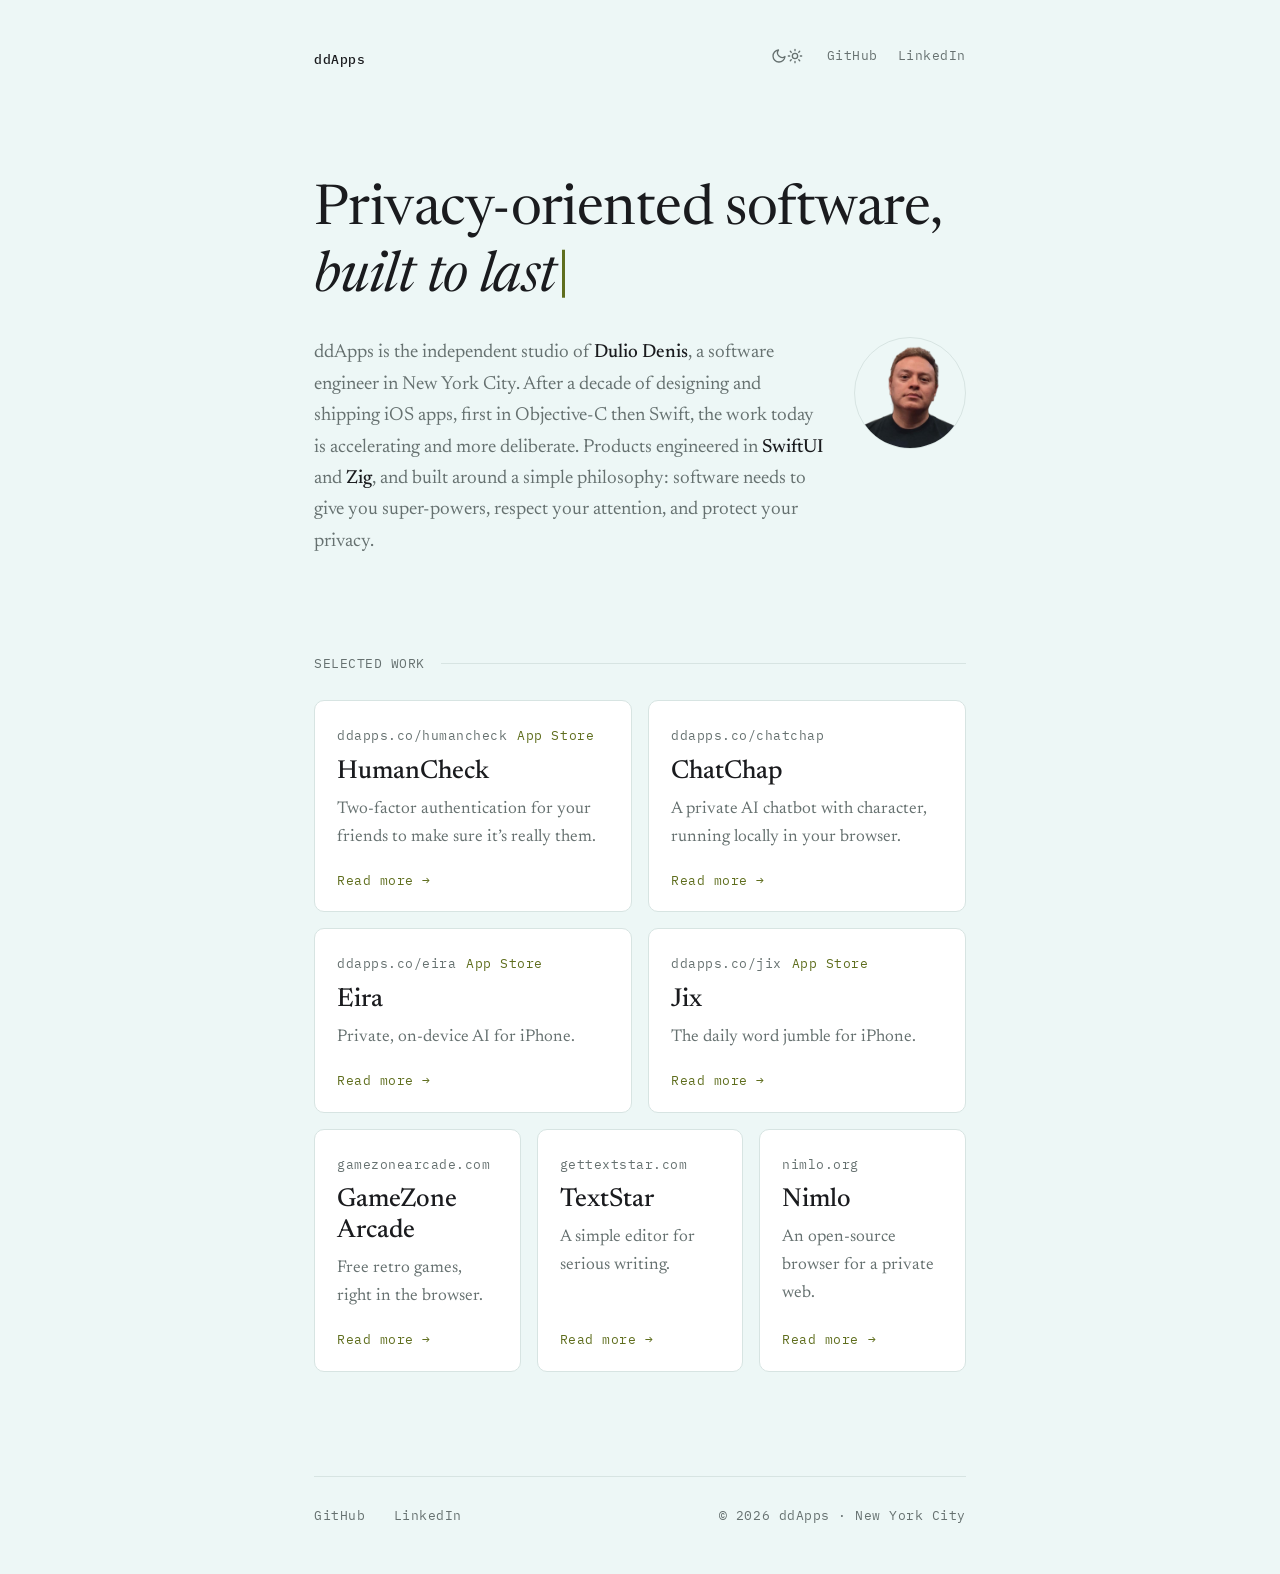
==== commit ac3f30c6: "Added ChatChap tile" ====
--- a/index.html
+++ b/index.html
@@ -13,14 +13,14 @@
 <meta property="og:type" content="website">
 <meta property="og:site_name" content="ddApps">
 <meta property="og:title" content="ddApps — Dulio Denis">
-<meta property="og:description" content="Privacy-oriented software, built to last. The independent studio of Dulio Denis — HumanCheck, Eira, Jix, GameZone Arcade, TextStar, and Nimlo, engineered in New York City.">
+<meta property="og:description" content="Privacy-oriented software, built to last. The independent studio of Dulio Denis — HumanCheck, ChatChap, Eira, Jix, GameZone Arcade, TextStar, and Nimlo, engineered in New York City.">
 <meta property="og:url" content="https://ddapps.co/">
 <meta property="og:image" content="https://ddapps.co/img/ddApps.png">
 
 <!-- Twitter / X -->
 <meta name="twitter:card" content="summary">
 <meta name="twitter:title" content="ddApps — Dulio Denis">
-<meta name="twitter:description" content="Privacy-oriented software, built to last. HumanCheck, Eira, Jix, GameZone Arcade, TextStar, and Nimlo — engineered in New York City.">
+<meta name="twitter:description" content="Privacy-oriented software, built to last. HumanCheck, ChatChap, Eira, Jix, GameZone Arcade, TextStar, and Nimlo — engineered in New York City.">
 <meta name="twitter:image" content="https://ddapps.co/img/ddApps.png">
 <link rel="preconnect" href="https://fonts.googleapis.com">
 <link rel="preconnect" href="https://fonts.gstatic.com" crossorigin>
@@ -254,14 +254,11 @@
 
 	.tile { grid-column: span 2; }
 
-	.tile-featured { grid-column: 1 / -1; }
-
 	.tile-primary { grid-column: span 3; }
 
 	@media (max-width: 640px) {
 		.grid { grid-template-columns: 1fr; }
 		.tile,
-		.tile-featured,
 		.tile-primary { grid-column: auto; }
 	}
 
@@ -501,13 +498,20 @@
 		<p class="label mono">Selected work</p>
 		<div class="grid">
 
-			<button class="tile tile-featured" data-dialog="dlg-humancheck">
+			<button class="tile tile-primary" data-dialog="dlg-humancheck">
 				<span class="tile-meta">
 					<span class="domain mono">ddapps.co/humancheck</span>
 					<span class="status mono">App Store</span>
 				</span>
 				<h2>HumanCheck</h2>
 				<p class="tag">Two-factor authentication for your friends to make sure it&rsquo;s really them.</p>
+				<span class="open mono">Read more →</span>
+			</button>
+
+			<button class="tile tile-primary" data-dialog="dlg-chatchap">
+				<span class="domain mono">ddapps.co/chatchap</span>
+				<h2>ChatChap</h2>
+				<p class="tag">A private AI chatbot with character, running locally in your browser.</p>
 				<span class="open mono">Read more →</span>
 			</button>
 
@@ -580,6 +584,20 @@
 	</p>
 	<div class="dialog-actions">
 		<a class="visit mono" href="https://ddapps.co/humancheck/">Visit site →</a>
+		<button class="close mono" data-close>Close</button>
+	</div>
+</dialog>
+
+<dialog id="dlg-chatchap" aria-labelledby="dlg-chatchap-title">
+	<span class="domain mono">ddapps.co/chatchap</span>
+	<h2 id="dlg-chatchap-title">ChatChap</h2>
+	<p>
+		An exceptionally confident AI assistant. Brilliantly helpful, occasionally
+		bewildered. ChatChap runs a compact language model directly in your browser, privately and
+		with no account or cloud inference. Artificially-Flavored Super Intelligence.
+	</p>
+	<div class="dialog-actions">
+		<a class="visit mono" href="https://ddapps.co/chatchap/">Visit site →</a>
 		<button class="close mono" data-close>Close</button>
 	</div>
 </dialog>
